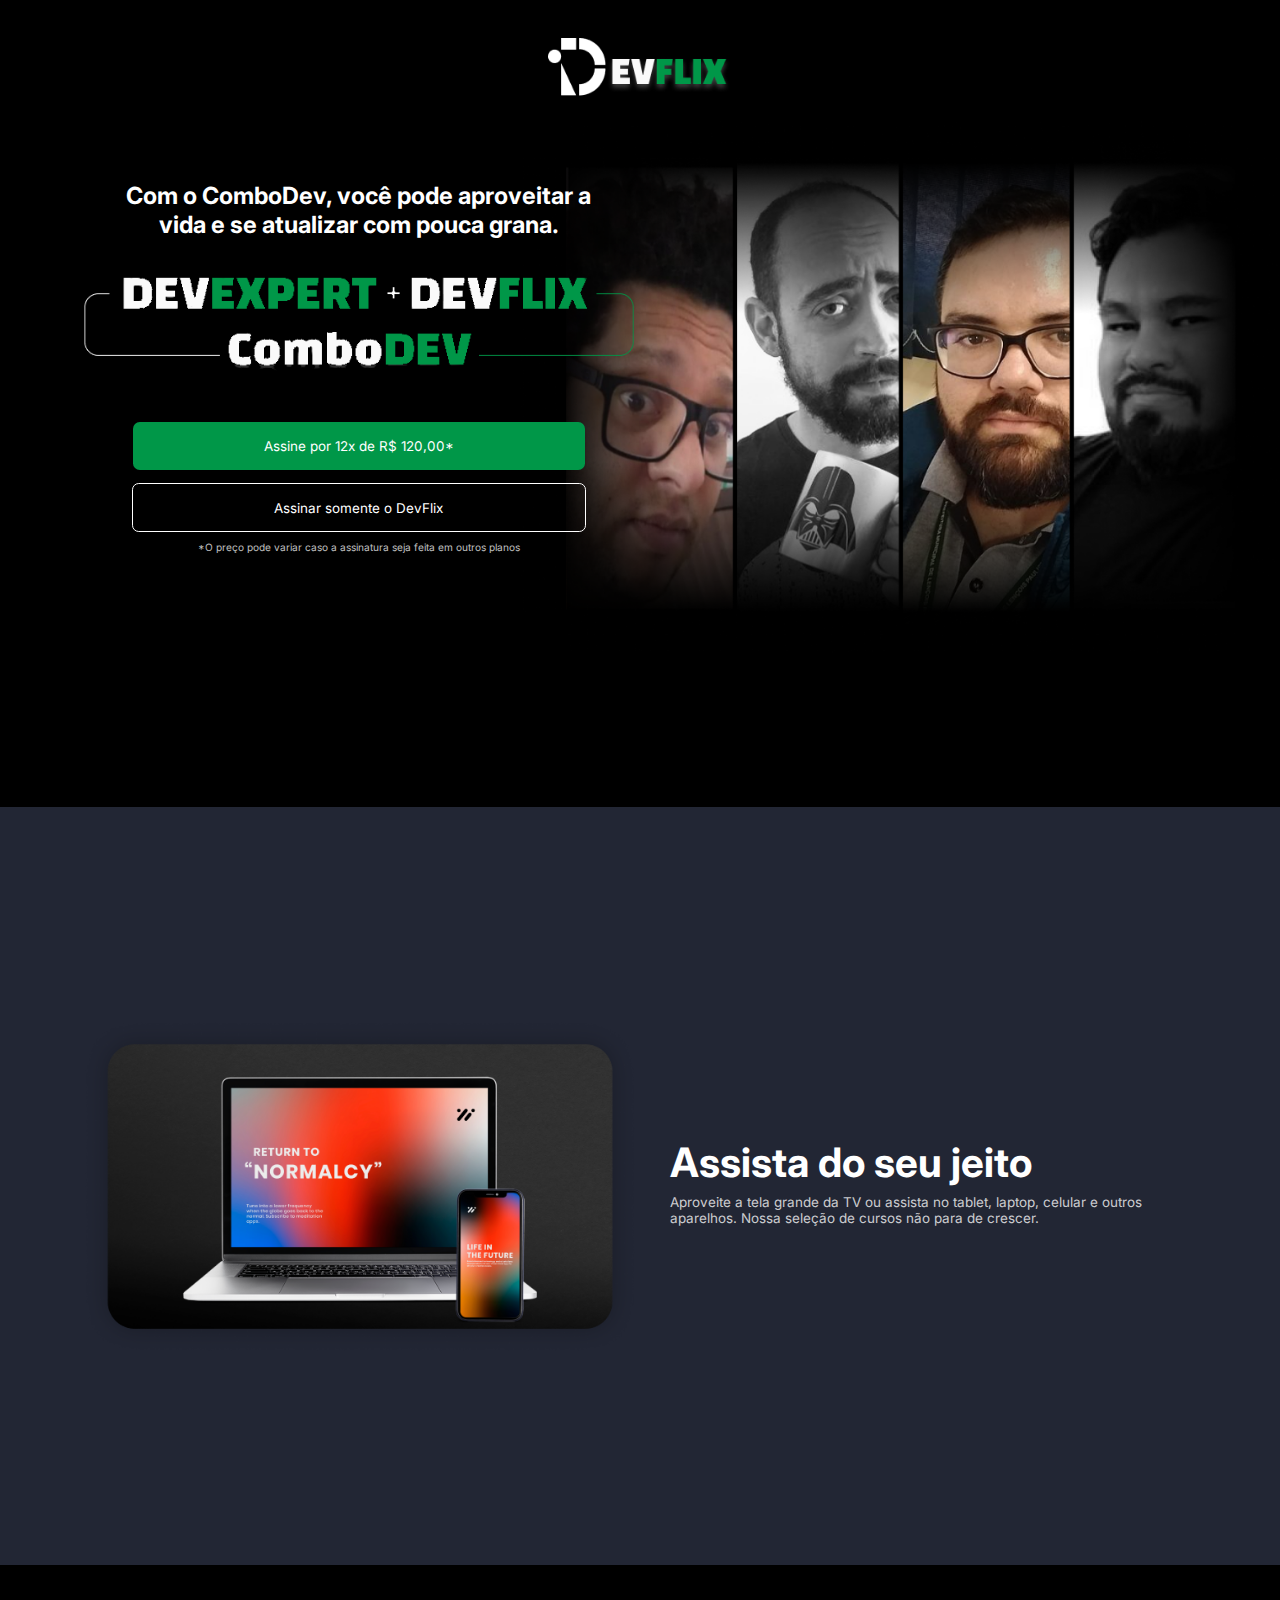
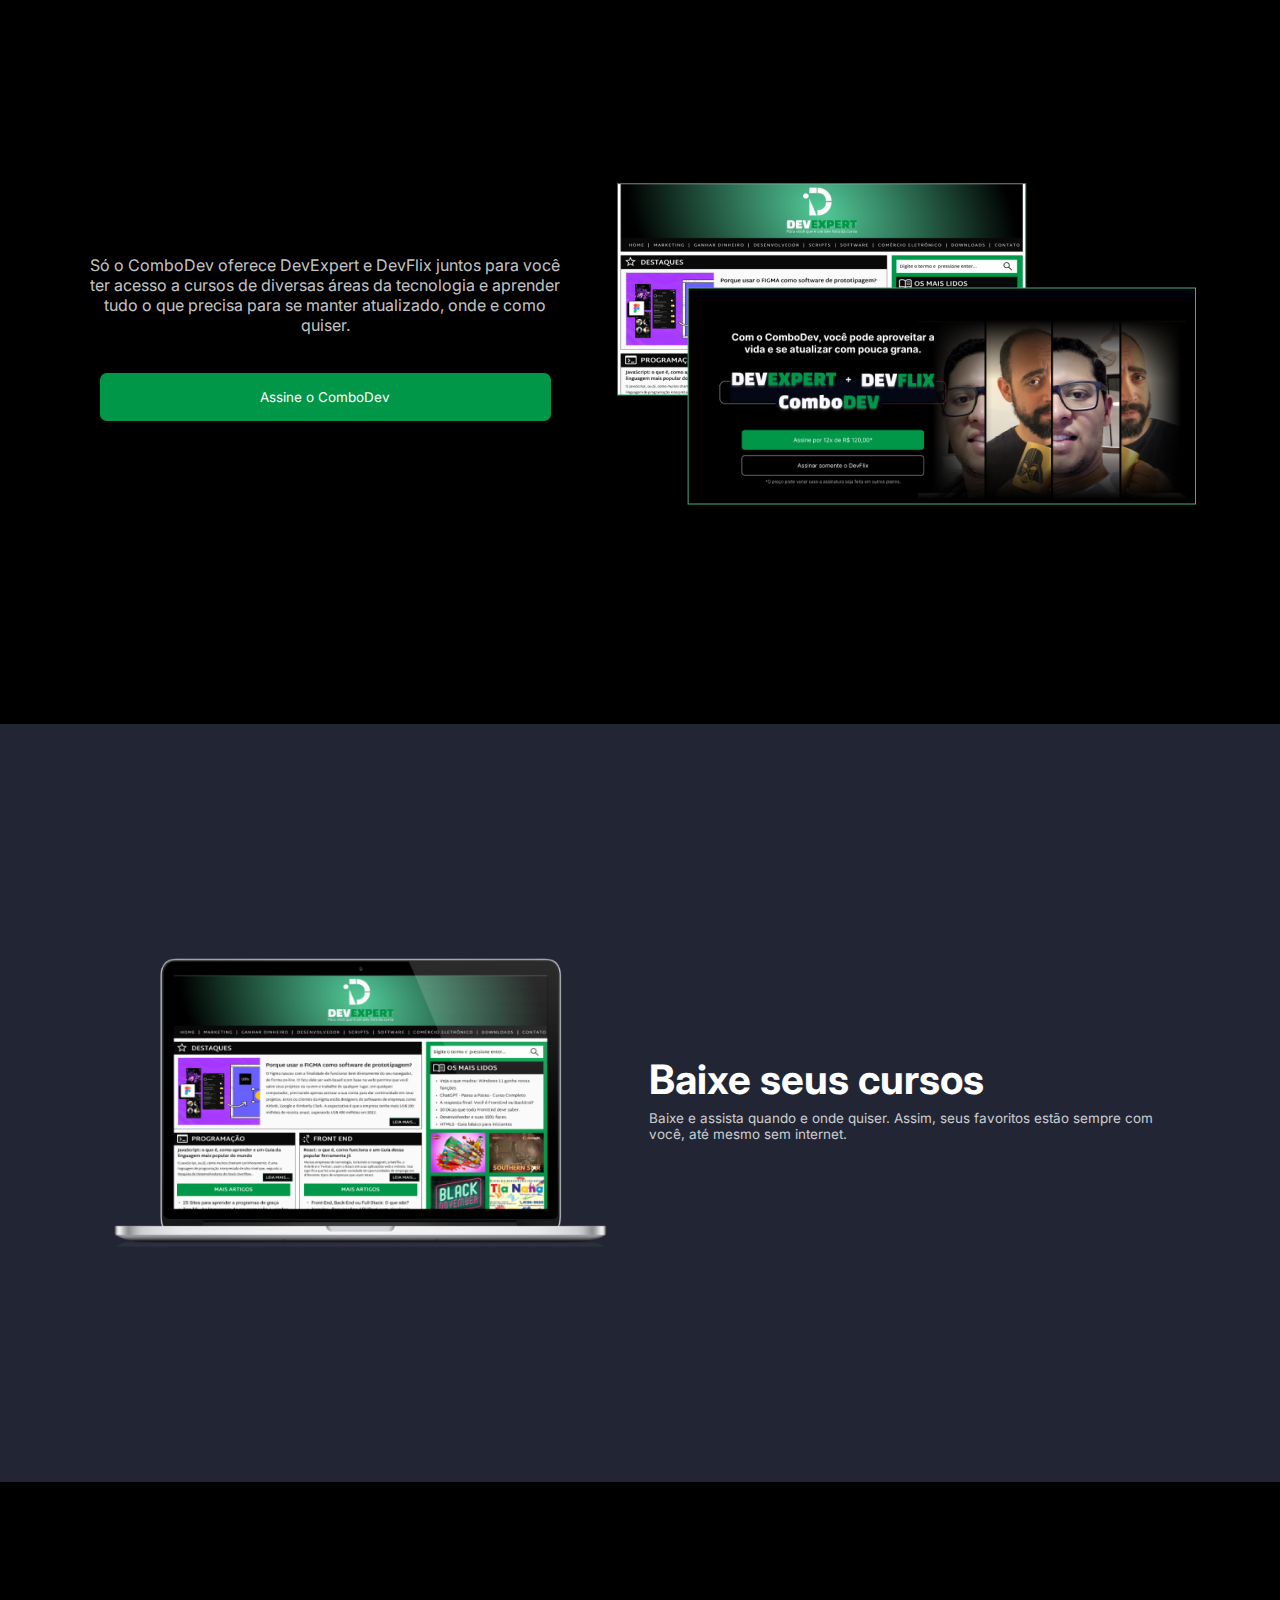
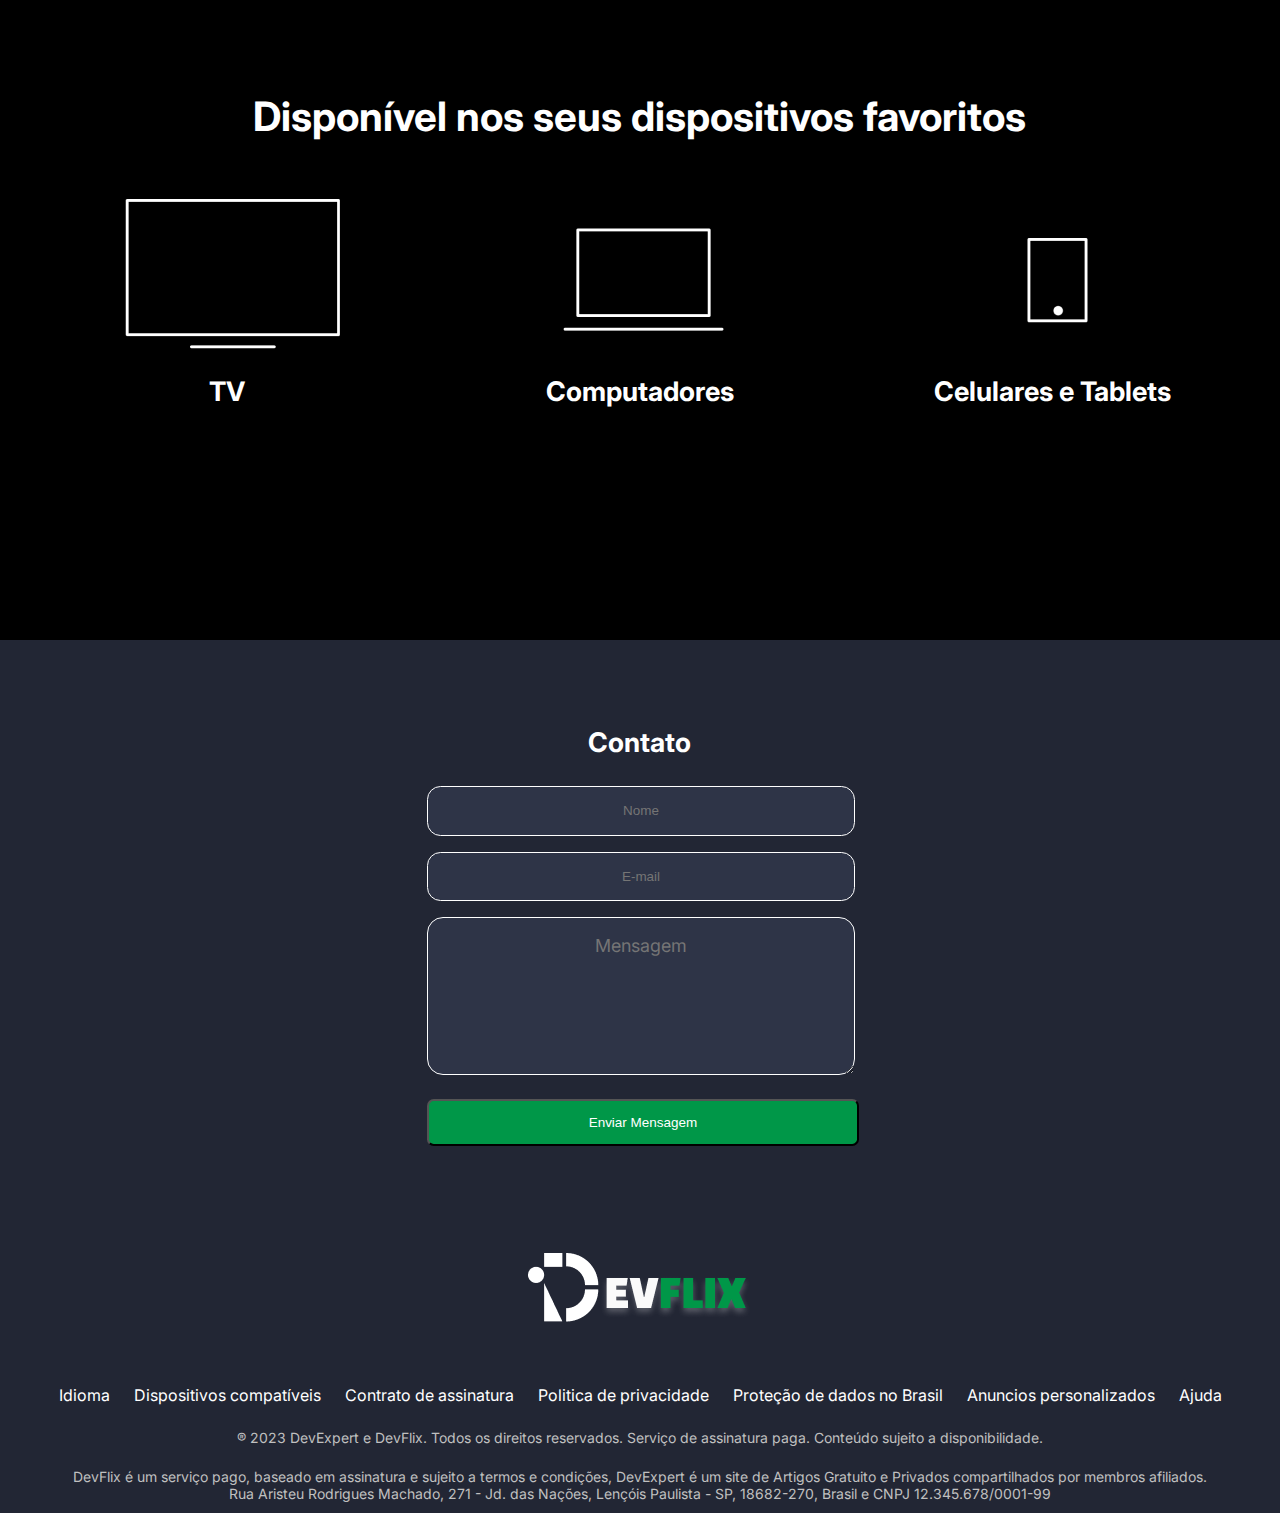
==== SiteResponsivo/index.html @ e14c65e2 "Update" ====
<!DOCTYPE html>
<html lang="pt-br">
<head>
   <meta charset="UTF-8">
   <meta http-equiv="X-UA-Compatible" content="IE=edge">
   <meta name="viewport" content="width=device-width, initial-scale=1.0">
   <title>Devflix</title>
   <link rel="stylesheet" href="CSS/style.css">
</head>
<body>
   <header>
      <img src="imagens/logo.png" alt="Logo Devflix" class="imgHeader">
   </header>
   <main>
      <section class="sec1">
         <div class="primeiraSec">
            <div class="secLeft">
               <p class="content1">Com o ComboDev, você pode aproveitar a vida e se atualizar com pouca grana.</p>
               <img src="imagens/banner.png" alt="Banner do combo DevExpert + DevFlix = ComboDev" class="imgSec1">
               <a href="" class="botõesSec1 inp1">Assine por 12x de R$ 120,00*</a>
               <a href="" class="botõesSec1 inp2">Assinar somente o DevFlix</a>
               <p class="textSec1">*O preço pode variar caso a assinatura seja feita em outros planos</p>
            </div>
         </div>
      </section>
      <section class="sec2">
         <div class="segundaSec">
            <img src="imagens/imgSec2.png" alt="Imagem" class="imgSec2">
            <div class="contentSec2">
               <h2 class="tituloSec2">Assista do seu jeito</h2>
               <p class="textoSec2">Aproveite a tela grande da TV ou assista no tablet, laptop, celular e outros aparelhos. Nossa seleção de cursos não para de crescer.</p>
            </div>
         </div>
      </section>
      <section class="sec3">
         <div class="terceiraSec">
            <div class="contentSec3">
               <p class="textoSec3">Só o ComboDev oferece DevExpert e DevFlix juntos para você ter acesso a cursos de diversas áreas da tecnologia e aprender tudo o que precisa para se manter atualizado, onde e como quiser.</p>
               <a href="" class="botõesSec1 inp1">Assine o ComboDev</a>
            </div>
            <img src="imagens/devexpert.png">
         </div>
      </section>
      <section class="sec4">
         <div class="quartaSec">
            <img src="imagens/NotebookDev.png" alt="Imagem" class="imgSec4">
            <div class="contentSec4">
               <h2 class="tituloSec4">Baixe seus cursos</h2>
               <p class="textoSec4">Baixe e assista quando e onde quiser. Assim, seus favoritos estão sempre com você, até mesmo sem internet.</p>
            </div>
         </div>
      </section>
      <section class="sec5">
         <div class="quintaSec">
            <h2 class="titleSec5">Disponível nos seus dispositivos favoritos</h2>
            <div class="contentSec5">
               <div>
                  <img src="imagens/tv.png">
                  <p>TV</p>
               </div>
               <div>
                  <img src="imagens/computador.png">
                  <p>Computadores</p>
               </div>
               <div>
                  <img src="imagens/celular.png">
                  <p>Celulares e Tablets</p>
               </div>
            </div>
         </div>
      </section>
      <section class="sec6">
         <div>
            <h2 class="titleSec6">Contato</h2>
            <form>
               <input type="text" placeholder="Nome" class="textInpSec6">
               <input type="email" placeholder="E-mail" class="textInpSec6">
               <textarea cols="30" rows="10" placeholder="Mensagem" class="textarea"></textarea>
               <input type="submit" value="Enviar Mensagem" class="botõesSec1 inp6">
            </form>
         </div>
      </section>
   </main>
   <footer>
      <img src="imagens/logo.png" class="logoFooter">
      <div class="linksFooter">
         <a href="">Idioma</a>
         <a href="">Dispositivos compatíveis</a>
         <a href="">Contrato de assinatura</a>
         <a href="">Politica de privacidade</a>
         <a href="">Proteção de dados no Brasil</a>
         <a href="">Anuncios personalizados</a>
         <a href="">Ajuda</a>
      </div>
      <p class="texto1Footer">® 2023 DevExpert e DevFlix. Todos os direitos reservados. Serviço de assinatura paga. Conteúdo sujeito a disponibilidade.</p>
      <p class="texto2Footer">DevFlix é um serviço pago, baseado em assinatura e sujeito a termos e condições, DevExpert é um site de Artigos Gratuito e Privados compartilhados por membros afiliados.<br>
      Rua Aristeu Rodrigues Machado, 271 - Jd. das Nações, Lençóis Paulista - SP, 18682-270, Brasil e CNPJ 12.345.678/0001-99</p>
   </footer>
</body>
</html>
---- SiteResponsivo/CSS/style.css ----
@import url('https://fonts.googleapis.com/css2?family=Inter:wght@400;700&display=swap');

* {
   margin: 0;
   padding: 0;
}

body {
   background-color: black;
   color: white;
   font-family: 'Inter';
   font-weight: 400;
}

header {
   text-align: center;
   margin-top: 2.962085308056872vw;
   margin-bottom: -0.9873617693522907vw;
}

.imgHeader {
   width: 14.34965771458662vw;
   height: 5.26592943654555vw;
}

.sec1 {
   height: 55.49433912585571vw;
}

.primeiraSec {
   background-image: url('../imagens/fundoPag1.png');
   background-size: 59.51092680358083vw 44.69457609268036vw;
   background-position: right;
   background-repeat: no-repeat;
   width: 100%;
   height: 48.42680358083202vw;
   position: static;
}

.content1 {
   font-size: 1.843075302790943vw;
   font-weight: 700;
   text-align: center;
   padding: 2.10637177461822vw;
   margin-bottom: -0.1316482359136388vw;
}

.secLeft {
   margin-left: 6.31911532385466vw;
   width: 43.44391785150079vw;
   height: 28.43601895734597vw;
   position: relative;
   padding-top: 4.476040021063718vw;
}

.imgSec1 {
   width: 43.44391785150079vw;
   height: 9.017904160084255vw;
}

.botõesSec1 {
   width: 33.70194839389152vw;
   height: 3.686150605581885vw;
   border-radius: 0.526592943654555vw;
   font-size: 1.05318588730911vw;
   color: white;
   text-decoration: none;
   display: flex;
   justify-content: center;
   align-items: center;
   margin: 0 auto;
   font-weight: 400;
}

.inp1 {
   background-color: #009748;
   margin-top: 3.027909426013691vw;
   margin-bottom: 1.05318588730911vw;
}

.inp2 {
   border: 0.0658241179568194vw solid white;
   margin-bottom: 0.6582411795681938vw;
}

.textSec1 {
   font-size: 0.7898894154818325vw;
   color: #C0C0C0;
   text-align: center;
}

.sec2 {
   background-color: #222634;
   width: 100%;
   height: 59.24170616113744vw;
   display: flex;
   justify-content: center;
}

.segundaSec {
   display: flex;
   justify-content: center;
   align-items: center;
}

.contentSec2 {
   width: 41.28488678251711vw;
   height: 7.503949447077409vw;
   margin-left: 2.453264876250658vw;
}

.imgSec2 {
   width: 43.44391785150079vw;
   height: 26.17298578199052vw;
}

.tituloSec2 {
   font-size: 3.15955766192733vw;
   font-weight: 700;
}

.textoSec2 {
   margin-top: 0.526592943654555vw;
   font-size: 1.05318588730911vw;
   color: rgba(249, 249, 249, 0.8);
   font-weight: 400;
}

.sec3 {
   width: 100%;
   height: 59.24170616113744vw;
   display: flex;
   justify-content: center;
   align-items: center;
}

.terceiraSec {
   display: flex;
   justify-content: center;
   align-items: center;
}

.contentSec3 {
   width: 37.7172195892575vw;
   margin-right: 3.949447077409163vw;
}

.textoSec3 {
   color: rgba(249, 249, 249, 0.8);
   text-align: center;
}

.sec4 {
   background-color: #222634;
   width: 100%;
   height: 59.24170616113744vw;
   display: flex;
   justify-content: center;
}

.quartaSec {
   display: flex;
   justify-content: center;
   align-items: center;
}

.contentSec4 {
   width: 41.28488678251711vw;
   height: 7.503949447077409vw;
   margin-left: 2.453264876250658vw;
}

.imgSec4 {
   width: 40.231700895208vw;
   height: 22.61716692996314vw;
}

.tituloSec4 {
   font-size: 3.15955766192733vw;
   font-weight: 700;
}

.textoSec4 {
   margin-top: 0.526592943654555vw;
   font-size: 1.05318588730911vw;
   color: rgba(249, 249, 249, 0.8);
   font-weight: 400;
}

.sec5 {
   width: 100%;
   height: 59.24170616113744vw;
   display: flex;
   justify-content: center;
   align-items: center;
   text-align: center;
   font-weight: 700;
}

.quintaSec {
   display: grid;
   grid-template-rows: 6.582411795681938vw 19.74723538704581vw;
}

.contentSec5 {
   display: grid;
   grid-template-columns: 26.32964718272775vw 26.32964718272775vw 26.32964718272775vw ;
   gap: 5.924170616113744vw;
   font-size: 2.10637177461822vw;
}

.titleSec5 {
   font-size: 3.15955766192733vw;
}

.sec6 {
   width: 100%;
   height: 38.96787783043707vw;
   background-color: #222634;
   display: flex;
   justify-content: center;
   align-items: center;
}

.titleSec6 {
   font-size: 2.10637177461822vw;
   font-weight: 700;
   text-align: center;
   margin-bottom: 2.172195892575039vw;
}

form {
   width: 33.24117956819379vw;
   height: 20.86624539231174vw
}

.inp6 {
   background-color: #009748;
   margin-top: 1.579778830963665vw;
   width: 33.70194839389152vw;
   height: 3.686150605581885vw;
}

.textInpSec6 {
   width: 33.24117956819379vw;
   height: 3.686150605581885vw;
   border-radius: 1.05318588730911vw;
   text-align: center;
   font-size: 1.05318588730911vw;
   background-color: #2E3447;
   border: 0.0658241179568194vw solid white;
   margin-bottom: 1.250658241179568vw;
   color: white;
}

.textarea {
   width: 33.24117956819379vw;
   height: 10.8609794628752vw;
   border-radius: 16px;
   text-align: center;
   font-size: 18px;
   background-color: #2E3447;
   border: 1px solid white;
   padding-top: 17px;
   color: white;
}

.textarea::placeholder {
   font-family: 'Inter';
}

footer {
   width: 100%;
   height: 260px;
   background-color: #222634;
   padding-top: 114px;
   text-align: center;
}

a {
   text-decoration: none;
   color: white;
   padding: 0px 10px;
}

.logoFooter {
   margin-bottom: 48.5px;
}

.linksFooter {
   margin-bottom: 24px;
}

.texto1Footer {
   font-size: 14px;
   color: #C0C0C0;
   margin-bottom: 22px;
}

.texto2Footer {
   font-size: 14px;
   color: #C0C0C0;
   margin-bottom: 22px;
}
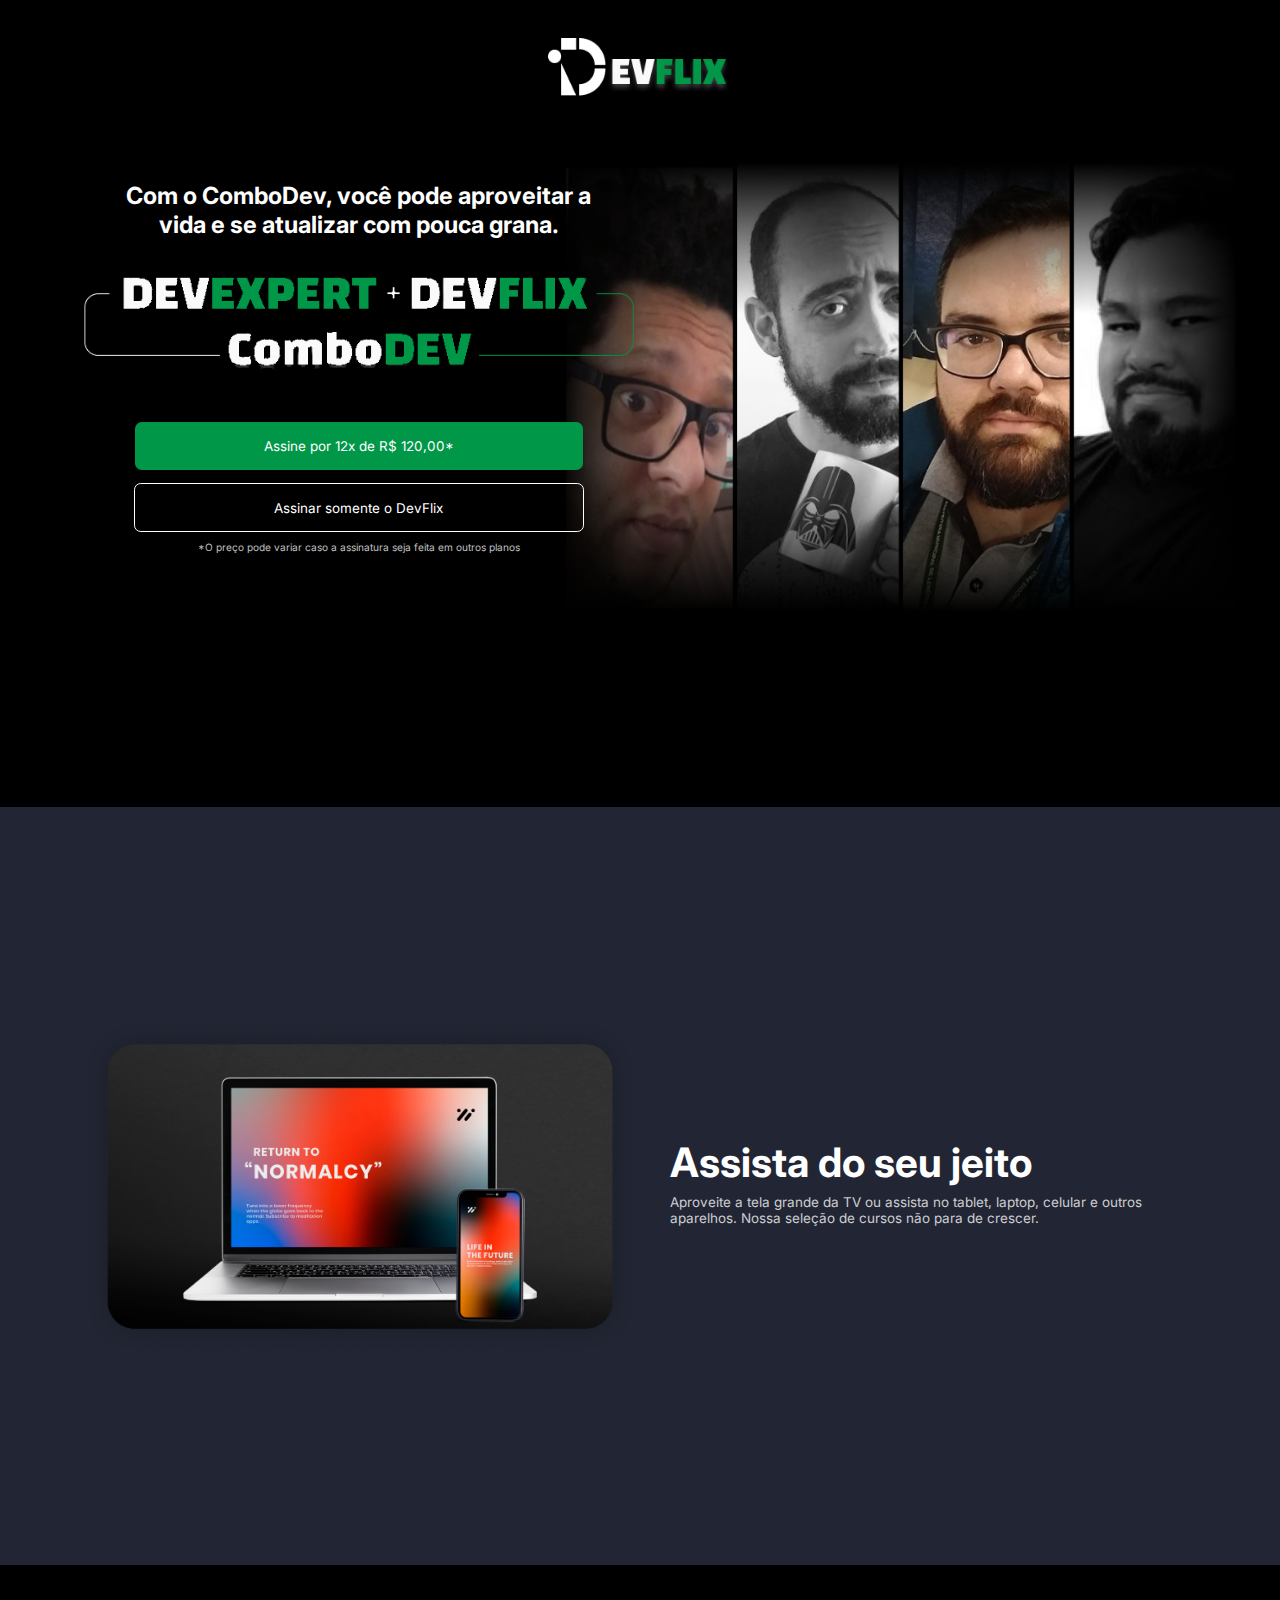
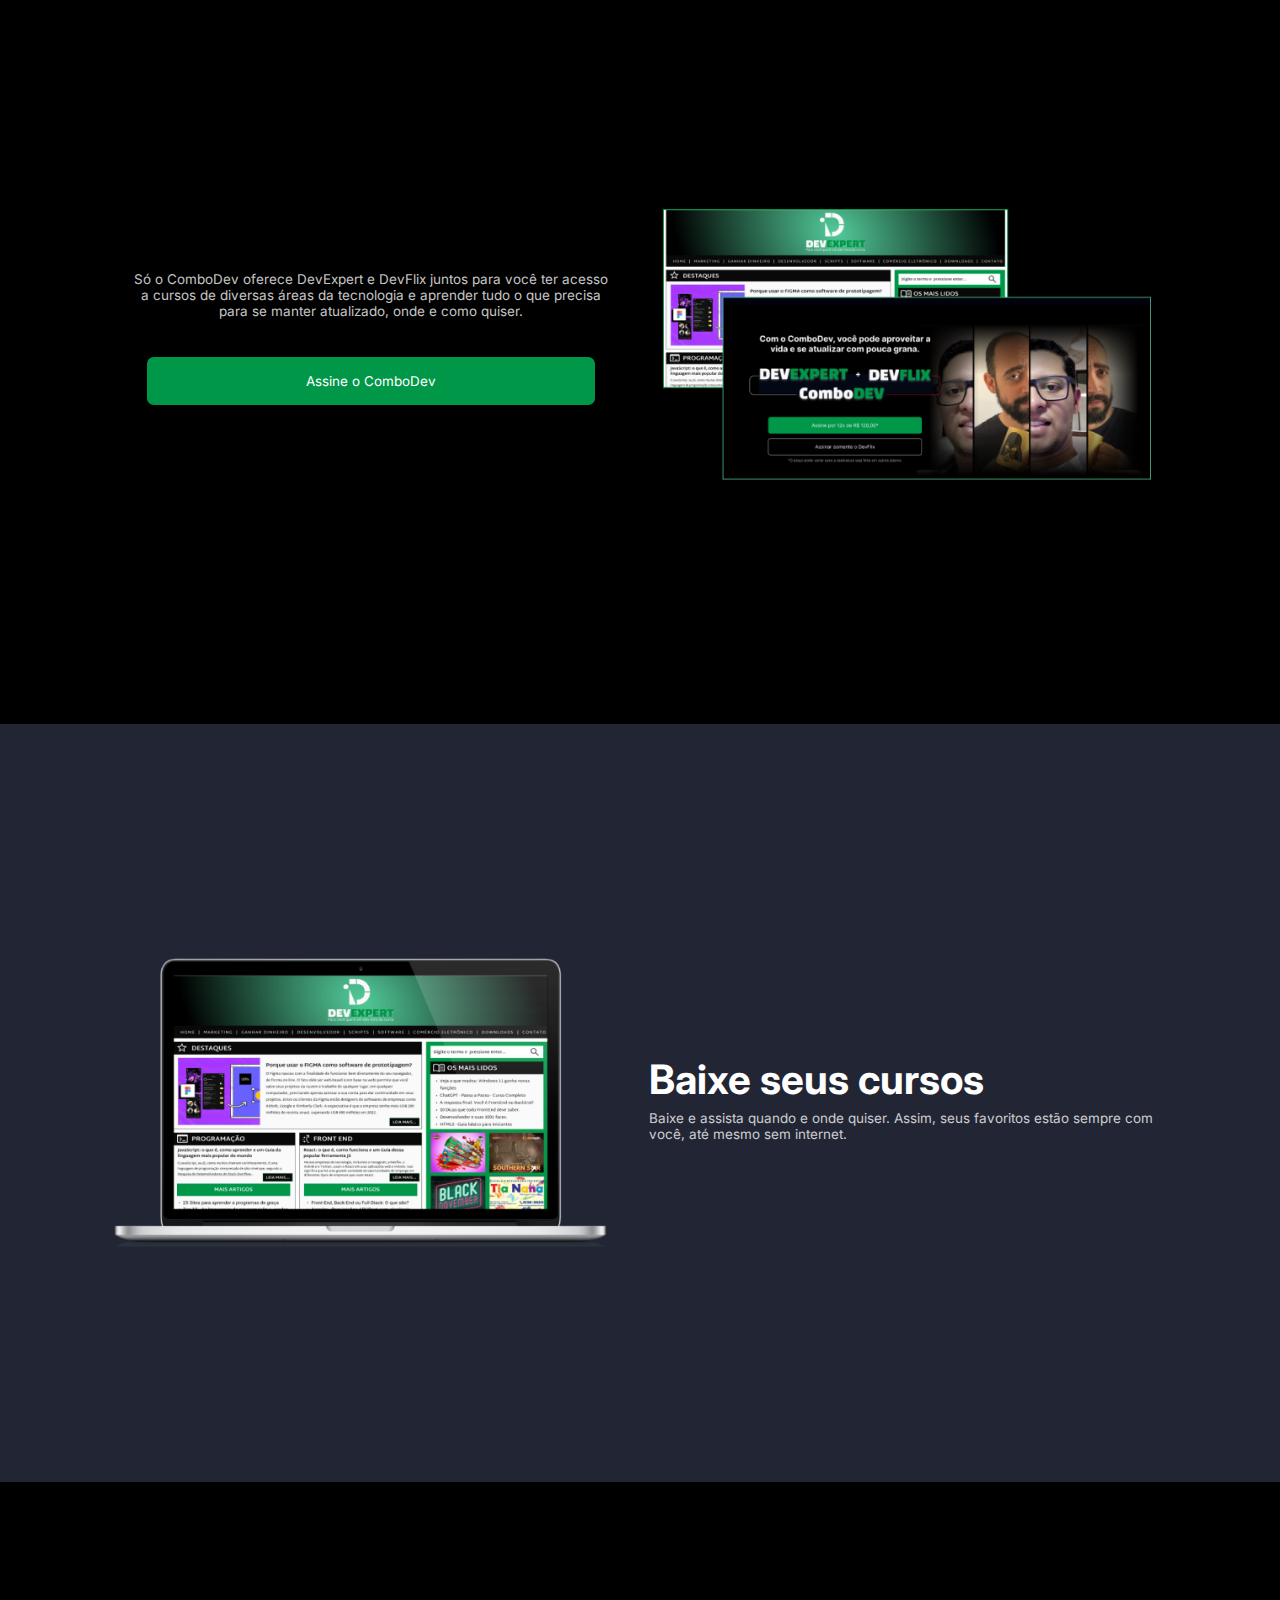
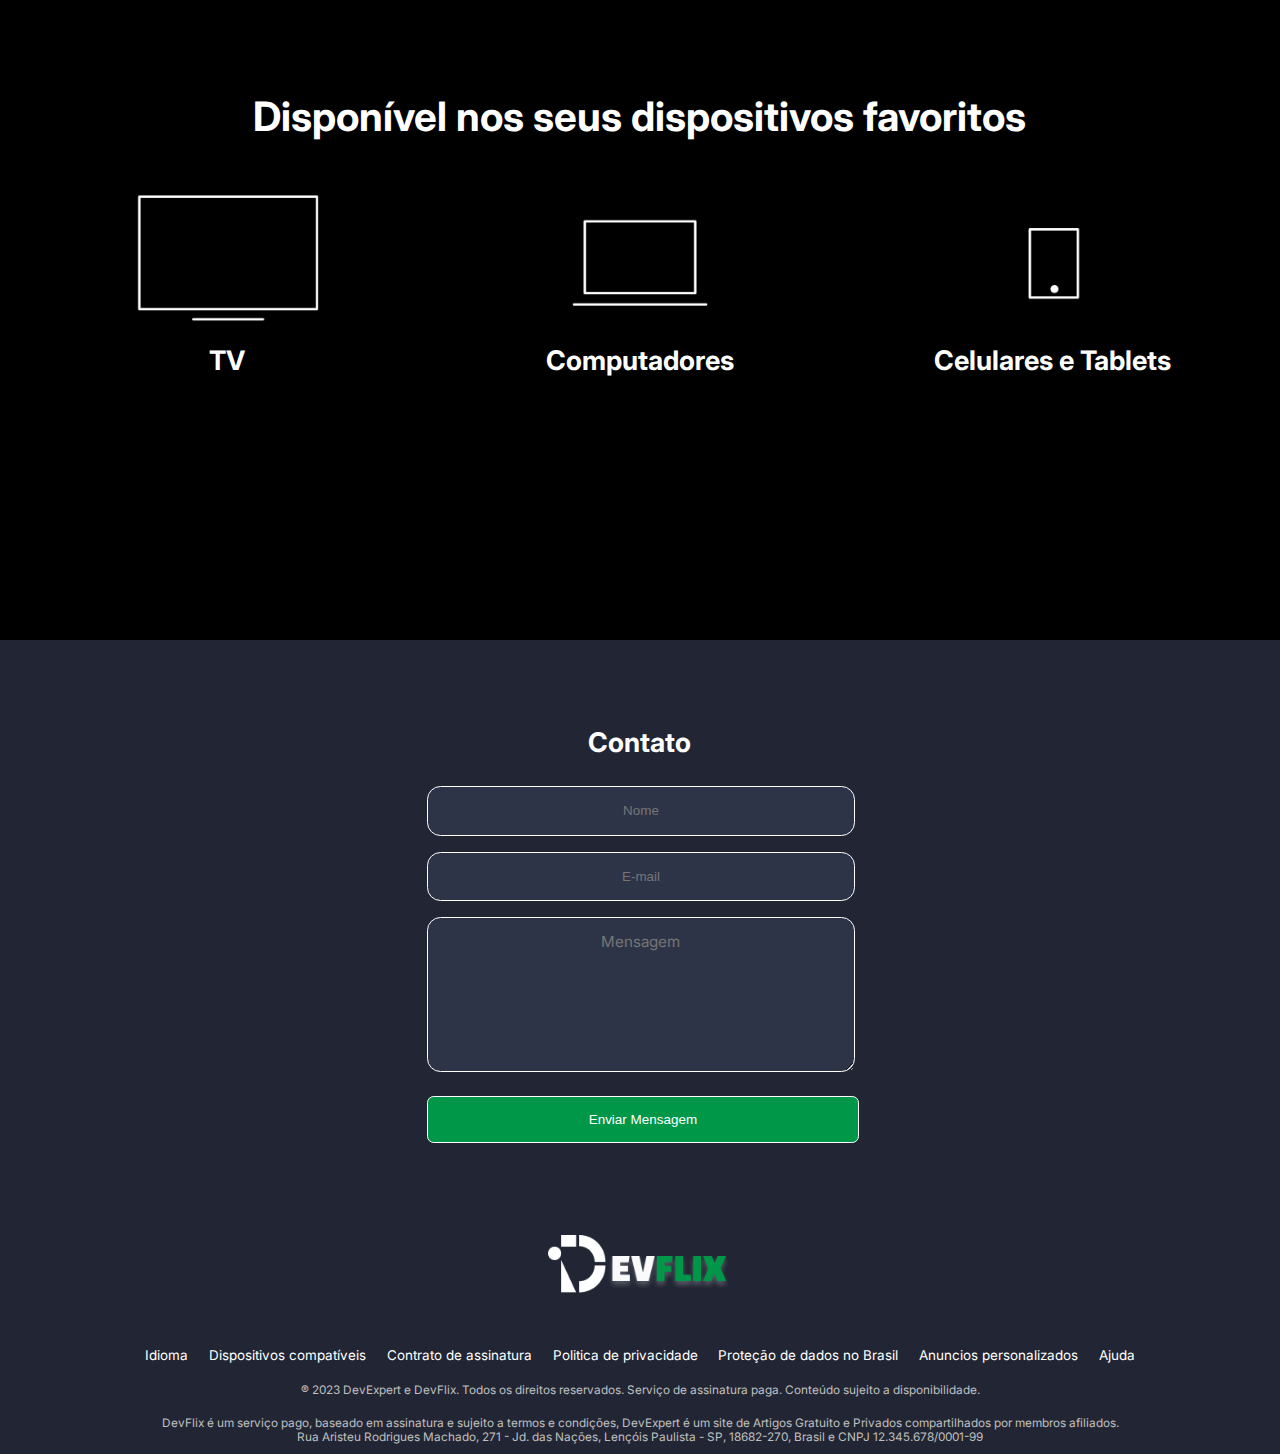
==== commit 0c461a53: "Update" ====
--- a/SiteResponsivo/index.html
+++ b/SiteResponsivo/index.html
@@ -38,7 +38,7 @@
                <p class="textoSec3">Só o ComboDev oferece DevExpert e DevFlix juntos para você ter acesso a cursos de diversas áreas da tecnologia e aprender tudo o que precisa para se manter atualizado, onde e como quiser.</p>
                <a href="" class="botõesSec1 inp1">Assine o ComboDev</a>
             </div>
-            <img src="imagens/devexpert.png">
+            <img src="imagens/devexpert.png" class="imgSec3">
          </div>
       </section>
       <section class="sec4">
@@ -55,15 +55,15 @@
             <h2 class="titleSec5">Disponível nos seus dispositivos favoritos</h2>
             <div class="contentSec5">
                <div>
-                  <img src="imagens/tv.png">
+                  <img src="imagens/tv.png" class="img1Sec5">
                   <p>TV</p>
                </div>
                <div>
-                  <img src="imagens/computador.png">
+                  <img src="imagens/computador.png" class="img2Sec5">
                   <p>Computadores</p>
                </div>
                <div>
-                  <img src="imagens/celular.png">
+                  <img src="imagens/celular.png" class="img3Sec5">
                   <p>Celulares e Tablets</p>
                </div>
             </div>
--- a/SiteResponsivo/CSS/style.css
+++ b/SiteResponsivo/CSS/style.css
@@ -148,6 +148,12 @@
 .textoSec3 {
    color: rgba(249, 249, 249, 0.8);
    text-align: center;
+   font-size: 1.05318588730911vw;
+}
+
+.imgSec3 {
+   width: 38.11216429699842vw;
+   height: 21.16640337019484vw;
 }
 
 .sec4 {
@@ -213,6 +219,21 @@
    font-size: 3.15955766192733vw;
 }
 
+.img1Sec5 {
+   width: 22.70142180094787vw;
+   height: 12.52830437072143vw;
+}
+
+.img2Sec5 {
+   width: 22.70142180094787vw;
+   height: 12.52830437072143vw;
+}
+
+.img3Sec5 {
+   width: 22.70142180094787vw;
+   height: 12.52830437072143vw;
+}
+
 .sec6 {
    width: 100%;
    height: 38.96787783043707vw;
@@ -239,6 +260,7 @@
    margin-top: 1.579778830963665vw;
    width: 33.70194839389152vw;
    height: 3.686150605581885vw;
+   border: 0.0008241179568194vw solid white;;
 }
 
 .textInpSec6 {
@@ -248,7 +270,7 @@
    text-align: center;
    font-size: 1.05318588730911vw;
    background-color: #2E3447;
-   border: 0.0658241179568194vw solid white;
+   border: 0.0008241179568194vw solid white;
    margin-bottom: 1.250658241179568vw;
    color: white;
 }
@@ -256,12 +278,12 @@
 .textarea {
    width: 33.24117956819379vw;
    height: 10.8609794628752vw;
-   border-radius: 16px;
-   text-align: center;
-   font-size: 18px;
+   border-radius: 1.05318588730911vw;
+   text-align: center;
+   font-size: 1.184834123222749vw;
    background-color: #2E3447;
-   border: 1px solid white;
-   padding-top: 17px;
+   border: 0.0358241179568194vw solid white;
+   padding-top: 1.119010005265929vw;
    color: white;
 }
 
@@ -271,34 +293,38 @@
 
 footer {
    width: 100%;
-   height: 260px;
+   height: 17.11427066877304vw;
    background-color: #222634;
-   padding-top: 114px;
+   padding-top: 7.503949447077409vw;
    text-align: center;
 }
 
 a {
    text-decoration: none;
    color: white;
-   padding: 0px 10px;
+   padding: 0px 0.6582411795681938vw;
 }
 
 .logoFooter {
-   margin-bottom: 48.5px;
+   margin-bottom: 3.19246972090574vw;
+   width: 14.34965771458662vw;
+   height: 5.26592943654555vw;
 }
 
 .linksFooter {
-   margin-bottom: 24px;
+   margin-bottom: 1.579778830963665vw;
+   font-size: 1.05vw;
+
 }
 
 .texto1Footer {
-   font-size: 14px;
+   font-size: 0.9215376513954713vw;
    color: #C0C0C0;
-   margin-bottom: 22px;
+   margin-bottom: 1.448130595050026vw;
 }
 
 .texto2Footer {
-   font-size: 14px;
+   font-size: 0.9215376513954713vw;
    color: #C0C0C0;
-   margin-bottom: 22px;
+   margin-bottom: 1.448130595050026vw;
 }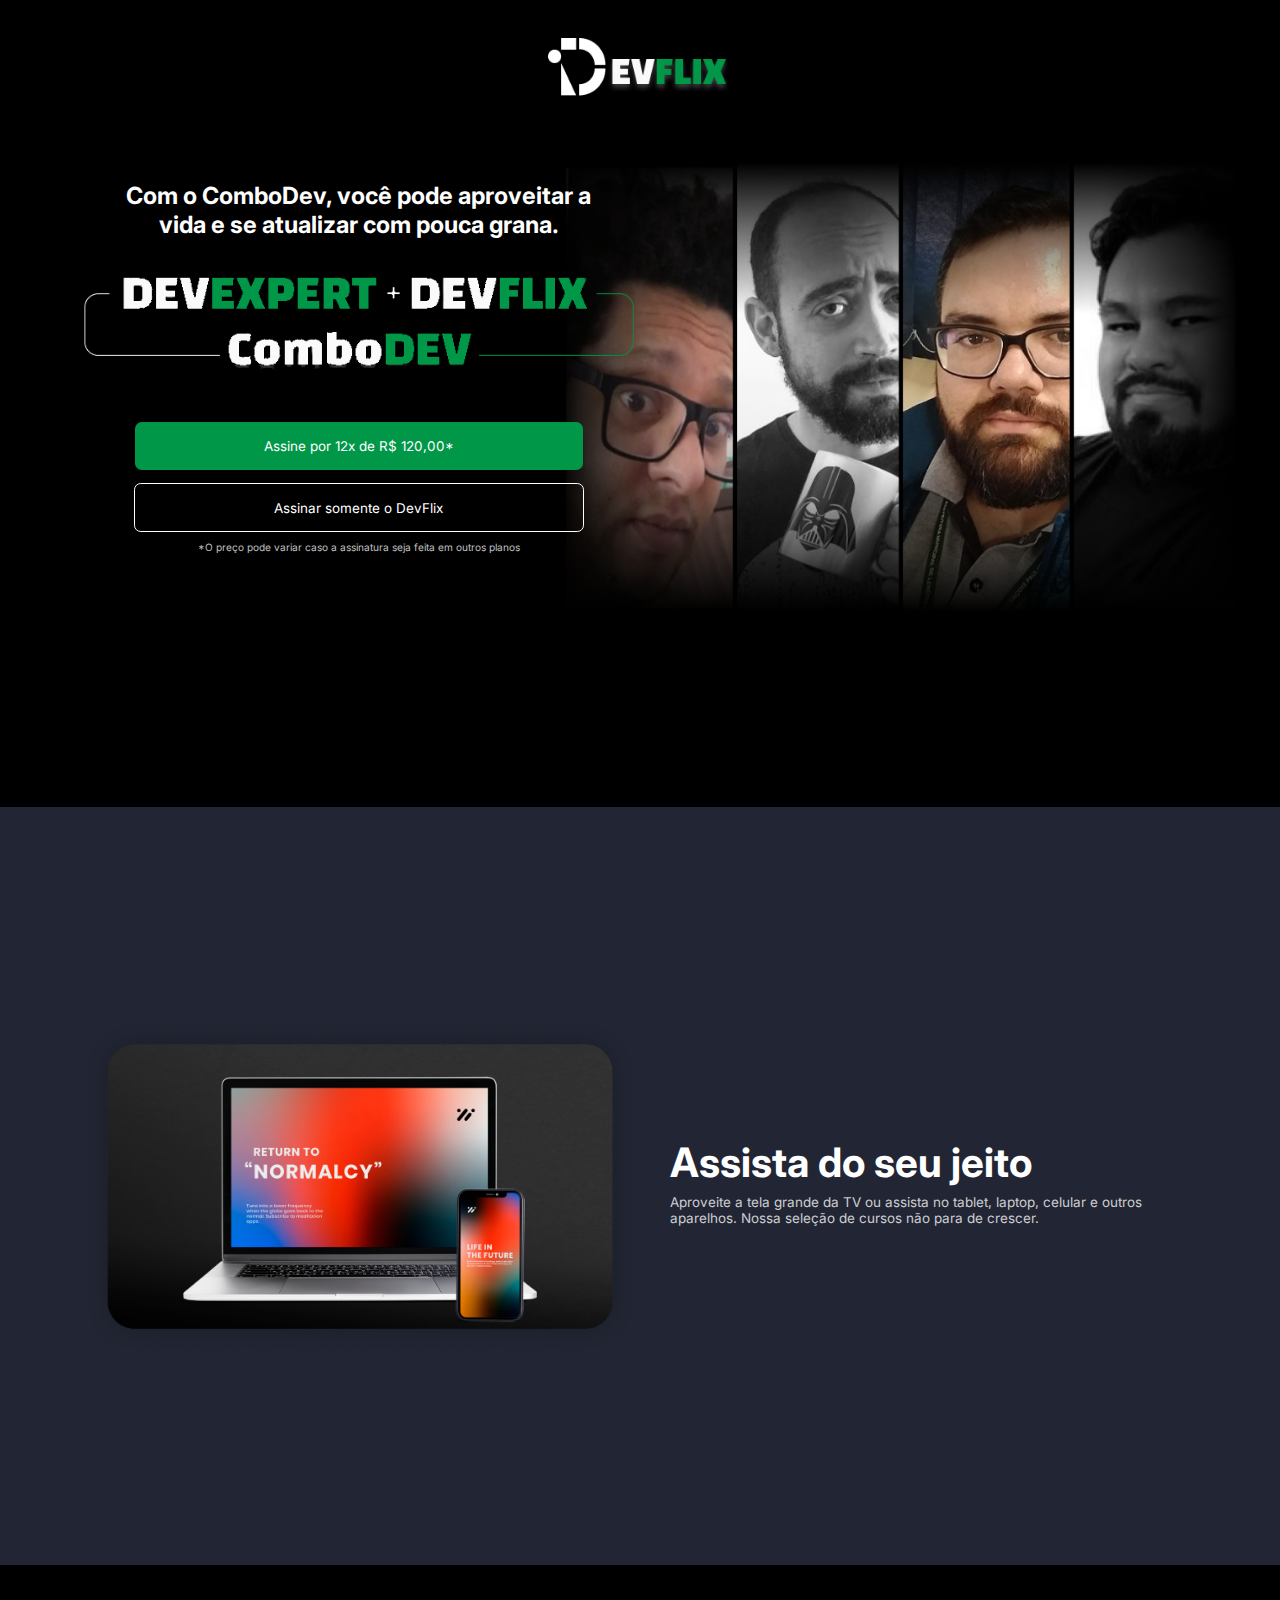
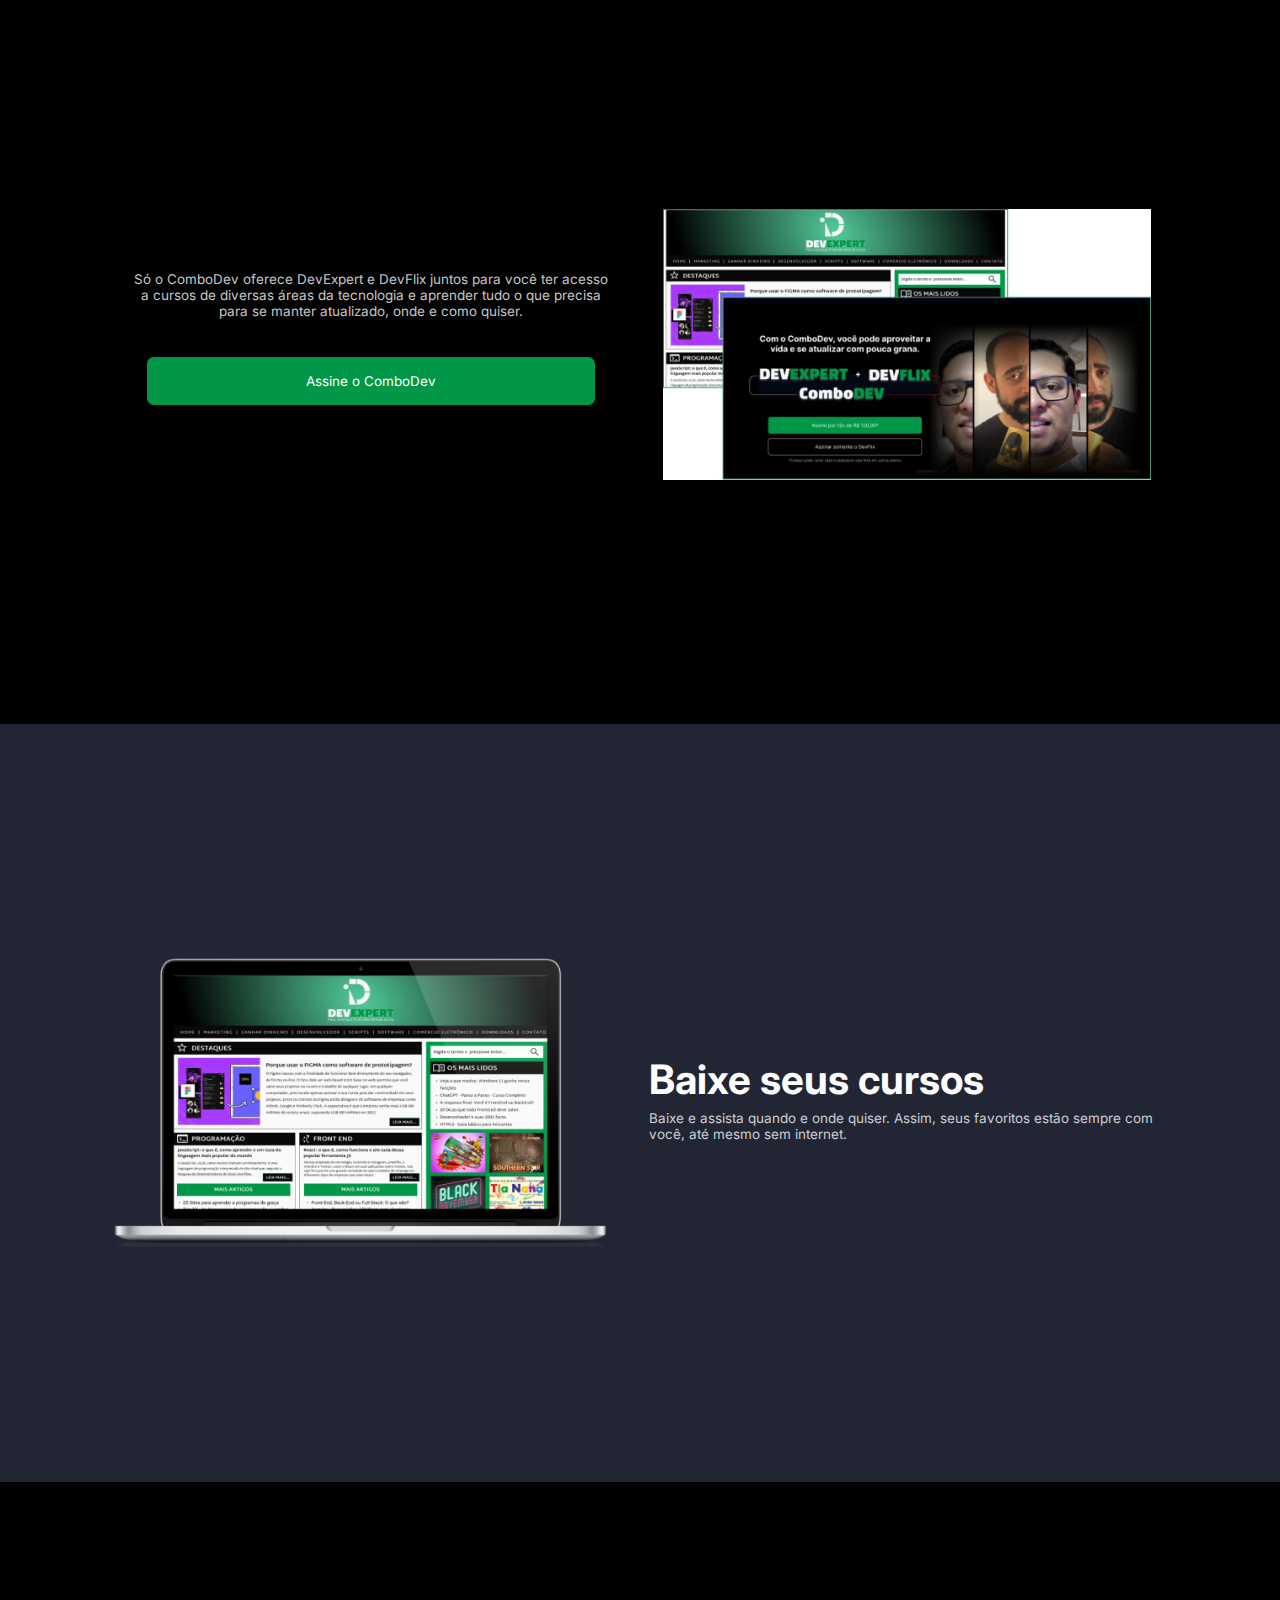
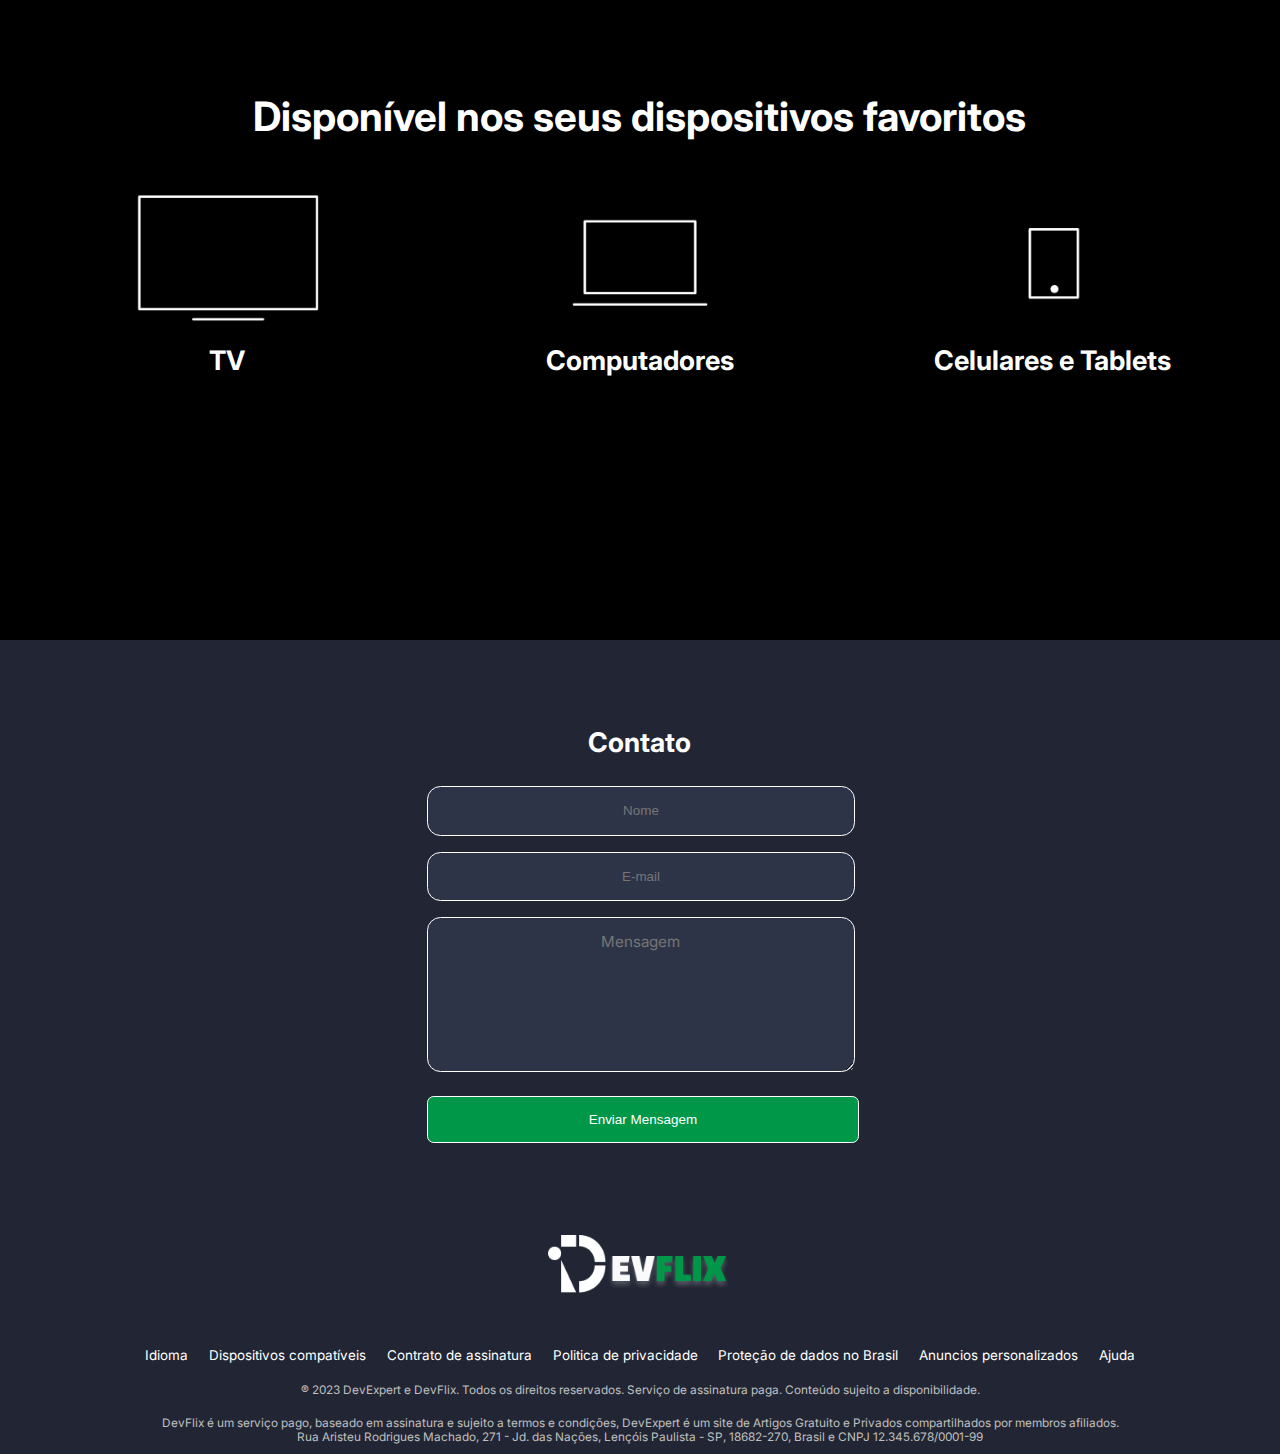
==== commit 8df2ea81: "Update" ====
--- a/SiteResponsivo/index.html
+++ b/SiteResponsivo/index.html
@@ -38,7 +38,7 @@
                <p class="textoSec3">Só o ComboDev oferece DevExpert e DevFlix juntos para você ter acesso a cursos de diversas áreas da tecnologia e aprender tudo o que precisa para se manter atualizado, onde e como quiser.</p>
                <a href="" class="botõesSec1 inp1">Assine o ComboDev</a>
             </div>
-            <img src="imagens/devexpert.png" class="imgSec3">
+            <img src="imagens/Devexpert.jpg" class="img3">
          </div>
       </section>
       <section class="sec4">
--- a/SiteResponsivo/CSS/style.css
+++ b/SiteResponsivo/CSS/style.css
@@ -140,6 +140,11 @@
    align-items: center;
 }
 
+.img3 {
+   width: 38.11216429699842vw;
+   height: 21.19536598209584vw;
+}
+
 .contentSec3 {
    width: 37.7172195892575vw;
    margin-right: 3.949447077409163vw;
@@ -149,11 +154,6 @@
    color: rgba(249, 249, 249, 0.8);
    text-align: center;
    font-size: 1.05318588730911vw;
-}
-
-.imgSec3 {
-   width: 38.11216429699842vw;
-   height: 21.16640337019484vw;
 }
 
 .sec4 {
